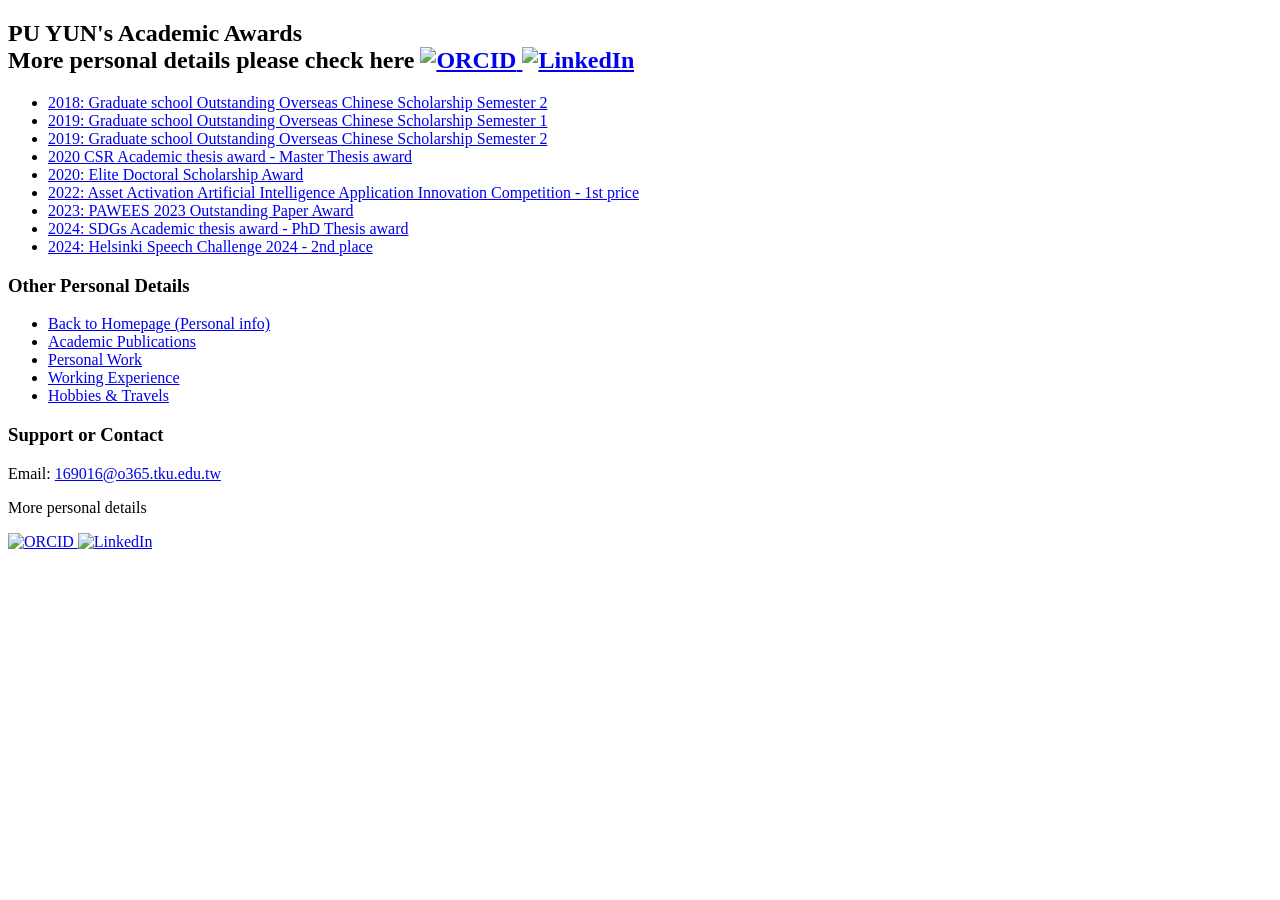
==== Academic_Award.html @ eb4c455d "update py page" ====
<!DOCTYPE html>
<html lang="en">
<head>
    <meta charset="UTF-8">
    <meta name="viewport" content="width=device-width, initial-scale=1.0">
    <title>KOW PU YUN 邱普運</title>
    <link rel="stylesheet" href="styles.css"> 
</head>
<body>
    <div class="content">
        <h2>PU YUN's Academic Awards
            <div class="contact">    
                <span class="small-text">More personal details please check here</span>    
                <a href="https://orcid.org/0000-0001-5718-9316">
                    <img class="icon" alt="ORCID" src="https://user-images.githubusercontent.com/41781189/169704142-2cde875d-c8f8-4045-97ed-9b8f63528862.png">
                </a> 
                <a href="https://www.linkedin.com/in/kow-pu-yun-7aaa7b91/">
                    <img class="icon2" alt="LinkedIn" src="https://user-images.githubusercontent.com/41781189/169704289-190fd250-088c-4a66-bdbe-e02e2b9ee96d.png">
                </a>
            </div>
        </h2>


        <div class="profile-container">
            <div class="info-text2">
                <div class="info-box2"> 
                    <ul>
                        <li><a href="Academic_Award/107-2獎學金.pdf">2018: Graduate school Outstanding Overseas Chinese Scholarship Semester 2</a></li>
                        <li><a href="Academic_Award/108-1獎學金.pdf">2019: Graduate school Outstanding Overseas Chinese Scholarship Semester 1</a></li>
                        <li><a href="Academic_Award/108-2獎學金.pdf">2019: Graduate school Outstanding Overseas Chinese Scholarship Semester 2</a></li>
                        <li><a href="Academic_Award/2020 csr 碩士論文獎.png">2020 CSR Academic thesis award - Master Thesis award</a></li>
                        <li><a href="Academic_Award/109優博獎勵名冊v1110302.pdf">2020: Elite Doctoral Scholarship Award</a></li>
                        <li><a href="https://www.bse.ntu.edu.tw/news/announcement/post/24">2022: Asset Activation Artificial Intelligence Application Innovation Competition - 1st price</a></li>
                        <li><a href="Academic_Award/pawees_award2023.pdf">2023: PAWEES 2023 Outstanding Paper Award</a></li>
                        <li><a href="Academic_Award/2024 SDGs 學術論文獎.jpg">2024: SDGs Academic thesis award - PhD Thesis award</a></li>
                        <li><a href="Academic_Award/helsinki_speech_challenge2024.pdf">2024: Helsinki Speech Challenge 2024 - 2nd place</a></li>
                    </ul>
                </div>
	    </div>
                <div class="info-text">
		<div class="info-box"> 
                    <h3>Other Personal Details</h3>
		    <ul>
                        <li><a href="https://puyun321.github.io/">Back to Homepage (Personal info)</a></li>
                        <li><a href="Publication">Academic Publications</a></li>
                        <li><a href="Personal_work">Personal Work</a></li>
			<li><a href="Teaching_Experience">Working Experience</a></li>
                        <li><a href="My_Hobbies">Hobbies & Travels</a></li>
                    </ul>
                    <h3>Support or Contact</h3>
                    <p>Email: <a href="mailto:169016@o365.tku.edu.tw">169016@o365.tku.edu.tw</a></p>
                    <p>More personal details</p> 
		    <a href="https://orcid.org/0000-0001-5718-9316">
                    	<img class="icon" alt="ORCID" src="https://user-images.githubusercontent.com/41781189/169704142-2cde875d-c8f8-4045-97ed-9b8f63528862.png">
                    </a> 
                    <a href="https://www.linkedin.com/in/kow-pu-yun-7aaa7b91/">
                    		<img class="icon2" alt="LinkedIn" src="https://user-images.githubusercontent.com/41781189/169704289-190fd250-088c-4a66-bdbe-e02e2b9ee96d.png">
                    </a>
                </div>
		</div>
        </div>
    </div>
</body>
</html>
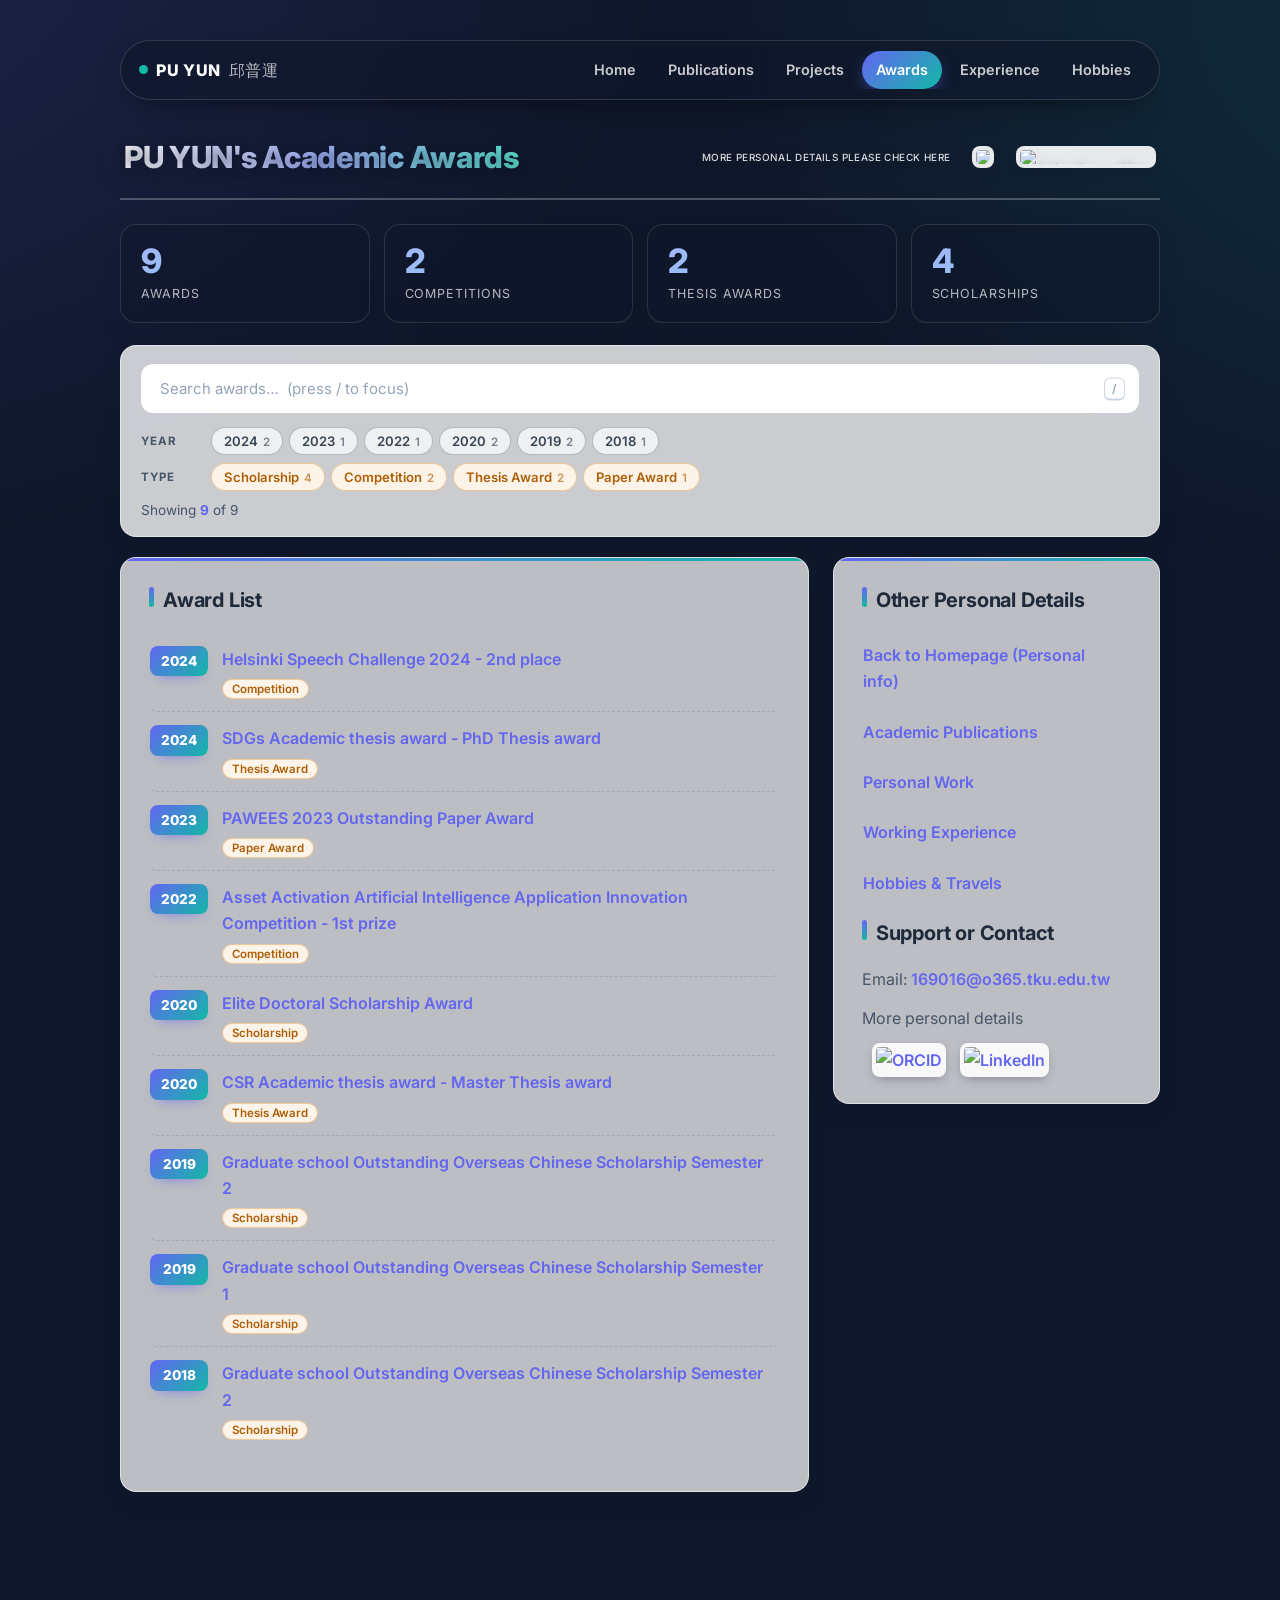
==== commit 362becd8: "Add tag filtering, search and visual refresh across all pages - New shared site.js: sticky top nav, " ====
--- a/Academic_Award.html
+++ b/Academic_Award.html
@@ -4,11 +4,12 @@
     <meta charset="UTF-8">
     <meta name="viewport" content="width=device-width, initial-scale=1.0">
     <title>KOW PU YUN 邱普運</title>
-    <link rel="stylesheet" href="styles.css"> 
+    <link rel="stylesheet" href="styles.css">
+    <script src="site.js"></script>
 </head>
 <body>
     <div class="content">
-        <h2>PU YUN's Academic Awards
+        <h2><span class="page-title">PU YUN's Academic Awards</span>
             <div class="contact">    
                 <span class="small-text">More personal details please check here</span>    
                 <a href="https://orcid.org/0000-0001-5718-9316">
@@ -20,20 +21,25 @@
             </div>
         </h2>
 
+        <div class="stats" data-for="award-list"
+             data-stats="total:Awards,type=Competition:Competitions,type=Thesis Award:Thesis awards,type=Scholarship:Scholarships"></div>
+
+        <div class="filter-bar" data-for="award-list" data-placeholder="Search awards…  (press / to focus)"></div>
 
         <div class="profile-container">
             <div class="info-text2">
-                <div class="info-box2"> 
-                    <ul>
-                        <li><a href="Academic_Award/107-2獎學金.pdf">2018: Graduate school Outstanding Overseas Chinese Scholarship Semester 2</a></li>
-                        <li><a href="Academic_Award/108-1獎學金.pdf">2019: Graduate school Outstanding Overseas Chinese Scholarship Semester 1</a></li>
-                        <li><a href="Academic_Award/108-2獎學金.pdf">2019: Graduate school Outstanding Overseas Chinese Scholarship Semester 2</a></li>
-                        <li><a href="Academic_Award/2020 csr 碩士論文獎.png">2020 CSR Academic thesis award - Master Thesis award</a></li>
-                        <li><a href="Academic_Award/109優博獎勵名冊v1110302.pdf">2020: Elite Doctoral Scholarship Award</a></li>
-                        <li><a href="https://www.bse.ntu.edu.tw/news/announcement/post/24">2022: Asset Activation Artificial Intelligence Application Innovation Competition - 1st price</a></li>
-                        <li><a href="Academic_Award/pawees_award2023.pdf">2023: PAWEES 2023 Outstanding Paper Award</a></li>
-                        <li><a href="Academic_Award/2024 SDGs 學術論文獎.jpg">2024: SDGs Academic thesis award - PhD Thesis award</a></li>
-                        <li><a href="Academic_Award/helsinki_speech_challenge2024.pdf">2024: Helsinki Speech Challenge 2024 - 2nd place</a></li>
+                <div class="info-box2">
+                    <h3>Award List</h3>
+                    <ul id="award-list" class="filter-list" data-groups="year,type">
+                        <li data-year="2024" data-type="Competition"><span class="pub-year">2024</span><a href="Academic_Award/helsinki_speech_challenge2024.pdf">Helsinki Speech Challenge 2024 - 2nd place</a></li>
+                        <li data-year="2024" data-type="Thesis Award"><span class="pub-year">2024</span><a href="Academic_Award/2024 SDGs 學術論文獎.jpg">SDGs Academic thesis award - PhD Thesis award</a></li>
+                        <li data-year="2023" data-type="Paper Award"><span class="pub-year">2023</span><a href="Academic_Award/pawees_award2023.pdf">PAWEES 2023 Outstanding Paper Award</a></li>
+                        <li data-year="2022" data-type="Competition"><span class="pub-year">2022</span><a href="https://www.bse.ntu.edu.tw/news/announcement/post/24">Asset Activation Artificial Intelligence Application Innovation Competition - 1st prize</a></li>
+                        <li data-year="2020" data-type="Scholarship"><span class="pub-year">2020</span><a href="Academic_Award/109優博獎勵名冊v1110302.pdf">Elite Doctoral Scholarship Award</a></li>
+                        <li data-year="2020" data-type="Thesis Award"><span class="pub-year">2020</span><a href="Academic_Award/2020 csr 碩士論文獎.png">CSR Academic thesis award - Master Thesis award</a></li>
+                        <li data-year="2019" data-type="Scholarship"><span class="pub-year">2019</span><a href="Academic_Award/108-2獎學金.pdf">Graduate school Outstanding Overseas Chinese Scholarship Semester 2</a></li>
+                        <li data-year="2019" data-type="Scholarship"><span class="pub-year">2019</span><a href="Academic_Award/108-1獎學金.pdf">Graduate school Outstanding Overseas Chinese Scholarship Semester 1</a></li>
+                        <li data-year="2018" data-type="Scholarship"><span class="pub-year">2018</span><a href="Academic_Award/107-2獎學金.pdf">Graduate school Outstanding Overseas Chinese Scholarship Semester 2</a></li>
                     </ul>
                 </div>
 	    </div>
--- a/styles.css
+++ b/styles.css
@@ -0,0 +1,636 @@
+/* =============================================================
+   KOW PU YUN — personal site
+   Redesigned stylesheet (shared across all pages)
+   ============================================================= */
+
+@import url('https://fonts.googleapis.com/css2?family=Inter:wght@400;500;600;700;800&display=swap');
+
+:root {
+    --bg-1: #0f172a;
+    --bg-2: #1e293b;
+    --accent: #6366f1;
+    --accent-2: #14b8a6;
+    --accent-soft: rgba(99, 102, 241, 0.12);
+    --ink: #1e293b;
+    --ink-soft: #475569;
+    --card: rgba(255, 255, 255, 0.72);
+    --card-border: rgba(255, 255, 255, 0.55);
+    --shadow: 0 10px 30px -12px rgba(15, 23, 42, 0.35);
+    --radius: 16px;
+    --font: 'Inter', 'Segoe UI', 'Helvetica Neue', -apple-system, BlinkMacSystemFont, 'Noto Sans TC', Arial, sans-serif;
+}
+
+* { box-sizing: border-box; }
+
+@keyframes drift {
+    0%   { background-position: 0% 50%, 100% 50%, center center; }
+    50%  { background-position: 100% 50%, 0% 50%, center center; }
+    100% { background-position: 0% 50%, 100% 50%, center center; }
+}
+
+@keyframes rise {
+    from { opacity: 0; transform: translateY(18px); }
+    to   { opacity: 1; transform: translateY(0); }
+}
+
+body {
+    font-family: var(--font);
+    color: var(--ink);
+    line-height: 1.65;
+    margin: 0;
+    padding: 40px 20px 80px;
+    display: flex;
+    justify-content: center;
+    min-height: 100vh;
+    background-color: var(--bg-1);
+    background-image:
+        radial-gradient(60% 60% at 15% 20%, rgba(99, 102, 241, 0.18) 0%, transparent 60%),
+        radial-gradient(55% 55% at 85% 25%, rgba(20, 184, 166, 0.16) 0%, transparent 60%),
+        url('AI_SDGs-new.png');
+    background-repeat: no-repeat, no-repeat, no-repeat;
+    background-position: center, center, center center;
+    background-size: 200% 200%, 200% 200%, 100% 100%;
+    background-attachment: fixed, fixed, fixed;
+    animation: drift 24s ease-in-out infinite;
+}
+
+.content {
+    max-width: 1040px;
+    width: 100%;
+    display: flex;
+    flex-direction: column;
+    align-items: stretch;
+    animation: rise 0.6s ease both;
+}
+
+/* ---------- headings ---------- */
+h1, h2, h3, h4 {
+    color: var(--ink);
+    margin: 0 0 16px;
+    letter-spacing: -0.01em;
+}
+
+h1 { font-size: 2.4em; }
+
+h2 {
+    font-size: 1.9em;
+    font-weight: 800;
+    color: #fff;
+    padding: 4px 4px 16px;
+    margin-bottom: 24px;
+    width: 100%;
+    display: flex;
+    justify-content: space-between;
+    align-items: center;
+    flex-wrap: wrap;
+    gap: 12px;
+    border-bottom: 2px solid rgba(255, 255, 255, 0.25);
+    text-shadow: 0 2px 12px rgba(15, 23, 42, 0.45);
+}
+
+h3 {
+    font-size: 1.25em;
+    font-weight: 700;
+    position: relative;
+    padding-left: 14px;
+}
+h3::before {
+    content: "";
+    position: absolute;
+    left: 0; top: 0.15em;
+    height: 1em;
+    width: 5px;
+    border-radius: 4px;
+    background: linear-gradient(180deg, var(--accent), var(--accent-2));
+}
+
+h4 {
+    font-size: 1.02em;
+    font-weight: 700;
+    color: var(--ink-soft);
+    margin-top: 18px;
+}
+
+.small-text {
+    font-size: 0.62rem;
+    font-weight: 500;
+    letter-spacing: 0.04em;
+    text-transform: uppercase;
+    opacity: 0.85;
+    margin-left: 10px;
+}
+
+/* ---------- layout ---------- */
+.profile-container {
+    display: flex;
+    flex-wrap: wrap;
+    gap: 24px;
+    margin-bottom: 20px;
+    width: 100%;
+    align-items: flex-start;
+}
+
+.info-text2 { flex: 4 1 420px; }
+.info-text  { flex: 1 1 260px; }
+
+.info-box, .info-box2 {
+    border: 1px solid var(--card-border);
+    border-radius: var(--radius);
+    padding: 26px 28px;
+    margin-bottom: 20px;
+    background: var(--card);
+    backdrop-filter: blur(14px) saturate(140%);
+    -webkit-backdrop-filter: blur(14px) saturate(140%);
+    box-shadow: var(--shadow);
+}
+
+.profile-info-container {
+    display: flex;
+    align-items: flex-start;
+    flex-wrap: wrap;
+    gap: 22px;
+}
+
+img.profile {
+    width: 44%;
+    min-width: 220px;
+    height: auto;
+    border-radius: 14px;
+    box-shadow: 0 12px 28px -10px rgba(15, 23, 42, 0.45);
+}
+
+.fit { height: auto; max-width: 100%; }
+
+.personal-info-container {
+    flex: 1 1 260px;
+    display: flex;
+    flex-direction: column;
+}
+
+/* ---------- lists ---------- */
+ul { list-style: none; padding: 0; margin: 0 0 12px; }
+
+ul li {
+    margin-bottom: 6px;
+    padding: 8px 10px 8px 0;   /* flush to the left edge of the card */
+    border-radius: 8px;
+    border: 1px solid transparent;
+    transition: background 0.18s ease, border-color 0.18s ease, transform 0.18s ease;
+}
+
+/* only rows containing a link react to hover; padding stays fixed so
+   text never shifts and every row keeps the same left edge */
+.info-box2 ul li:has(a):hover,
+.info-box ul li:has(a):hover {
+    background: var(--accent-soft);
+    border-color: rgba(99, 102, 241, 0.25);
+}
+
+/* plain bullet lists in the profile card */
+.personal-info-container ul li {
+    padding: 4px 0;
+    border: 0;
+}
+.personal-info-container ul li:hover { background: none; }
+
+/* ---------- links ---------- */
+a {
+    text-decoration: none;
+    color: var(--accent);
+    font-weight: 600;
+    transition: color 0.15s ease;
+}
+a:hover { color: var(--accent-2); }
+
+ul li a {
+    display: inline-block;
+    background-image: linear-gradient(var(--accent-2), var(--accent-2));
+    background-size: 0% 2px;
+    background-repeat: no-repeat;
+    background-position: 0 100%;
+    transition: background-size 0.25s ease, color 0.15s ease;
+}
+ul li a:hover { background-size: 100% 2px; }
+
+p { margin: 0 0 12px; color: var(--ink-soft); }
+
+/* ---------- header contact icons ---------- */
+.contact {
+    display: flex;
+    align-items: center;
+    flex-wrap: wrap;
+}
+.contact img { vertical-align: middle; }
+.contact a { margin-left: 12px; display: inline-flex; }
+
+img.icon, img.icon2 {
+    height: 22px;
+    vertical-align: middle;
+    margin-left: 10px;
+    padding: 4px;
+    background: rgba(255, 255, 255, 0.9);
+    border-radius: 8px;
+    box-shadow: 0 4px 12px -4px rgba(15, 23, 42, 0.4);
+    transition: transform 0.18s ease;
+}
+img.icon  { width: 22px; }
+img.icon2 { width: auto; }
+.contact a:hover img { transform: translateY(-2px); }
+
+/* ---------- search ---------- */
+.search-container { margin-bottom: 22px; }
+
+#search-input {
+    width: 100%;
+    padding: 14px 18px;
+    font-size: 15px;
+    font-family: inherit;
+    color: var(--ink);
+    background: rgba(255, 255, 255, 0.85);
+    border: 1px solid var(--card-border);
+    border-radius: 12px;
+    box-shadow: var(--shadow);
+    outline: none;
+    transition: box-shadow 0.2s ease, border-color 0.2s ease;
+}
+#search-input::placeholder { color: #94a3b8; }
+#search-input:focus {
+    border-color: var(--accent);
+    box-shadow: 0 0 0 4px var(--accent-soft), var(--shadow);
+}
+
+/* ---------- "Paper List" heading sitting inside <ul> ---------- */
+.info-box2 ul h3 { margin: 4px 0 16px; }
+
+/* ---------- visitor count bar ---------- */
+#visitor-counts {
+    border: 1px solid var(--card-border);
+    border-radius: 12px;
+    padding: 14px;
+    background: rgba(255, 255, 255, 0.5);
+    display: flex;
+    flex-wrap: wrap;
+    justify-content: flex-start;
+    gap: 12px;
+    margin: 18px 0;
+}
+
+.visitor-count-item { display: flex; align-items: center; margin-bottom: 10px; }
+
+.fi { margin-right: 10px; width: 24px; height: 18px; border: 1px solid #ddd; }
+
+.country-container {
+    display: flex;
+    flex-direction: column;
+    align-items: center;
+    min-width: 100px;
+    flex-grow: 1;
+}
+
+.flag { width: 24px; height: 16px; margin-bottom: 8px; }
+
+.bar {
+    height: 20px;
+    background: linear-gradient(90deg, var(--accent), var(--accent-2));
+    border-radius: 6px;
+    width: 100%;
+}
+
+.count-label { font-weight: 700; text-align: center; color: var(--ink); }
+
+/* ---------- legacy helpers kept for compatibility ---------- */
+.nav-links {
+    flex: 1;
+    background: var(--card);
+    border: 1px solid var(--card-border);
+    border-radius: var(--radius);
+    padding: 14px;
+    box-shadow: var(--shadow);
+}
+.nav-links a { display: block; margin-bottom: 6px; }
+
+.profile-info-container.legacy { display: flex; }
+
+/* ---------- responsive ---------- */
+@media (max-width: 900px) {
+    body { padding: 24px 14px 60px; }
+    h2 { font-size: 1.55em; }
+    .info-box, .info-box2 { padding: 22px 20px; }
+    img.profile { width: 100%; }
+}
+
+@media (max-width: 560px) {
+    body { padding: 18px 10px 50px; }
+    h2 { font-size: 1.35em; }
+    .info-box, .info-box2 { padding: 18px 16px; }
+    ul li { padding: 9px 12px; }
+}
+
+/* =============================================================
+   Navigation, tag filtering, stats & effects (driven by site.js)
+   ============================================================= */
+
+@keyframes shimmer {
+    0%   { background-position: 0% 50%; }
+    100% { background-position: 200% 50%; }
+}
+
+@keyframes pulse-dot {
+    0%, 100% { box-shadow: 0 0 0 0 rgba(20, 184, 166, 0.6); }
+    50%      { box-shadow: 0 0 0 6px rgba(20, 184, 166, 0); }
+}
+
+/* ---------- animated gradient page title ---------- */
+.page-title {
+    background: linear-gradient(90deg, #fff 0%, #a5b4fc 25%, #5eead4 50%, #a5b4fc 75%, #fff 100%);
+    background-size: 200% auto;
+    -webkit-background-clip: text;
+    background-clip: text;
+    color: transparent;
+    animation: shimmer 8s linear infinite;
+    filter: drop-shadow(0 2px 12px rgba(15, 23, 42, 0.5));
+}
+
+/* ---------- sticky glass top nav ---------- */
+.topnav {
+    position: sticky;
+    top: 12px;
+    z-index: 50;
+    display: flex;
+    align-items: center;
+    justify-content: space-between;
+    gap: 16px;
+    padding: 10px 14px 10px 18px;
+    margin-bottom: 28px;
+    border-radius: 999px;
+    background: rgba(15, 23, 42, 0.62);
+    border: 1px solid rgba(255, 255, 255, 0.14);
+    backdrop-filter: blur(16px) saturate(160%);
+    -webkit-backdrop-filter: blur(16px) saturate(160%);
+    box-shadow: 0 12px 30px -14px rgba(0, 0, 0, 0.6);
+}
+.topnav .brand {
+    color: #fff;
+    font-weight: 800;
+    letter-spacing: 0.04em;
+    white-space: nowrap;
+    display: inline-flex;
+    align-items: center;
+    gap: 8px;
+}
+.brand-zh { font-weight: 500; opacity: 0.7; }
+.brand-dot {
+    width: 9px; height: 9px;
+    border-radius: 50%;
+    background: var(--accent-2);
+    animation: pulse-dot 2.4s ease-in-out infinite;
+}
+.nav-items {
+    display: flex;
+    gap: 4px;
+    overflow-x: auto;
+    scrollbar-width: none;
+}
+.nav-items::-webkit-scrollbar { display: none; }
+.nav-items a {
+    color: rgba(255, 255, 255, 0.78);
+    font-weight: 600;
+    font-size: 0.9rem;
+    padding: 7px 14px;
+    border-radius: 999px;
+    white-space: nowrap;
+    transition: background 0.2s ease, color 0.2s ease;
+}
+.nav-items a:hover { color: #fff; background: rgba(255, 255, 255, 0.1); }
+.nav-items a.active {
+    color: #fff;
+    background: linear-gradient(135deg, var(--accent), var(--accent-2));
+    box-shadow: 0 6px 18px -6px rgba(99, 102, 241, 0.8);
+}
+
+/* ---------- cards: cursor-follow glow + shimmering top edge ---------- */
+.info-box, .info-box2 { position: relative; overflow: hidden; }
+.info-box::before, .info-box2::before {
+    content: "";
+    position: absolute;
+    inset: 0;
+    pointer-events: none;
+    background: radial-gradient(420px circle at var(--mx, -500px) var(--my, -500px),
+                rgba(99, 102, 241, 0.13), transparent 60%);
+}
+.info-box::after, .info-box2::after {
+    content: "";
+    position: absolute;
+    left: 0; right: 0; top: 0;
+    height: 3px;
+    background: linear-gradient(90deg, var(--accent), var(--accent-2), var(--accent));
+    background-size: 200% auto;
+    animation: shimmer 6s linear infinite;
+}
+
+/* ---------- stats ---------- */
+.stats {
+    display: grid;
+    grid-template-columns: repeat(auto-fit, minmax(140px, 1fr));
+    gap: 14px;
+    margin-bottom: 22px;
+}
+.stat {
+    padding: 18px 20px;
+    border-radius: var(--radius);
+    background: rgba(15, 23, 42, 0.55);
+    border: 1px solid rgba(255, 255, 255, 0.12);
+    backdrop-filter: blur(12px);
+    -webkit-backdrop-filter: blur(12px);
+    box-shadow: var(--shadow);
+    transition: transform 0.25s ease, border-color 0.25s ease, opacity 0.5s ease;
+}
+.stat:hover { transform: translateY(-3px); border-color: rgba(94, 234, 212, 0.5); }
+.stat-num {
+    font-size: 2.1rem;
+    font-weight: 800;
+    line-height: 1.1;
+    background: linear-gradient(135deg, #a5b4fc, #5eead4);
+    -webkit-background-clip: text;
+    background-clip: text;
+    color: transparent;
+}
+.stat-label {
+    font-size: 0.78rem;
+    text-transform: uppercase;
+    letter-spacing: 0.08em;
+    color: rgba(255, 255, 255, 0.7);
+    margin-top: 4px;
+}
+
+/* ---------- filter bar ---------- */
+.filter-bar {
+    padding: 18px 20px 14px;
+    margin-bottom: 20px;
+    border-radius: var(--radius);
+    background: rgba(255, 255, 255, 0.78);
+    border: 1px solid var(--card-border);
+    backdrop-filter: blur(14px) saturate(140%);
+    -webkit-backdrop-filter: blur(14px) saturate(140%);
+    box-shadow: var(--shadow);
+    scroll-margin-top: 90px;
+}
+.filter-bar:empty { display: none; }
+.filter-bar .search-container { position: relative; margin-bottom: 14px; }
+.filter-bar #search-input { box-shadow: none; background: #fff; padding-right: 46px; }
+.kbd-hint {
+    position: absolute;
+    right: 14px; top: 50%;
+    transform: translateY(-50%);
+    font: 600 12px/1 var(--font);
+    color: #94a3b8;
+    border: 1px solid #cbd5e1;
+    border-bottom-width: 2px;
+    border-radius: 6px;
+    padding: 4px 7px;
+    pointer-events: none;
+}
+#search-input:focus + .kbd-hint { opacity: 0; }
+
+.chip-row {
+    display: flex;
+    flex-wrap: wrap;
+    align-items: center;
+    gap: 6px;
+    margin-bottom: 8px;
+}
+.chip-label {
+    width: 64px;
+    flex-shrink: 0;
+    font-size: 0.72rem;
+    font-weight: 700;
+    text-transform: uppercase;
+    letter-spacing: 0.08em;
+    color: var(--ink-soft);
+}
+
+.chip, .tag {
+    --c: var(--accent);
+    font-family: inherit;
+    font-weight: 600;
+    cursor: pointer;
+    border-radius: 999px;
+    border: 1px solid color-mix(in srgb, var(--c) 35%, transparent);
+    background: color-mix(in srgb, var(--c) 9%, white);
+    color: color-mix(in srgb, var(--c) 80%, black);
+    transition: transform 0.15s ease, background 0.15s ease, box-shadow 0.15s ease, color 0.15s ease;
+}
+.chip { font-size: 0.82rem; padding: 5px 12px; }
+.chip:hover, button.tag:hover { transform: translateY(-1px); background: color-mix(in srgb, var(--c) 18%, white); }
+.chip.active, .tag.active {
+    color: #fff;
+    background: var(--c);
+    border-color: var(--c);
+    box-shadow: 0 6px 16px -6px var(--c);
+}
+.chip-count { font-size: 0.72rem; opacity: 0.65; margin-left: 2px; }
+
+.chip-year,   .tag-year   { --c: #475569; }
+.chip-type,   .tag-type   { --c: #d97706; }
+.chip-topic,  .tag-topic  { --c: #0d9488; }
+.chip-method, .tag-method { --c: #6366f1; }
+
+.filter-status {
+    display: flex;
+    justify-content: space-between;
+    align-items: center;
+    margin-top: 6px;
+    font-size: 0.85rem;
+    color: var(--ink-soft);
+}
+.result-count b { color: var(--accent); }
+.clear-btn {
+    font: 600 0.8rem var(--font);
+    color: #e11d48;
+    background: none;
+    border: 0;
+    cursor: pointer;
+}
+.clear-btn:hover { text-decoration: underline; }
+.clear-btn[hidden], .empty-state[hidden] { display: none; }
+
+.empty-state {
+    text-align: center;
+    padding: 28px 0;
+    color: var(--ink-soft);
+    font-style: italic;
+}
+
+/* ---------- filterable list rows ---------- */
+.filter-list > li[hidden] { display: none !important; }
+.filter-list > li {
+    padding-top: 12px;
+    padding-bottom: 12px;
+    margin-bottom: 0;
+    border-bottom: 1px dashed rgba(71, 85, 105, 0.2);
+}
+.filter-list > li:last-child { border-bottom-color: transparent; }
+.filter-list > li:has(.pub-year) {
+    display: grid;
+    grid-template-columns: 58px 1fr;
+    column-gap: 14px;
+    align-items: start;
+}
+.filter-list > li:has(.pub-year) > :not(.pub-year) { grid-column: 2; }
+.pub-year {
+    grid-row: 1 / span 3;
+    text-align: center;
+    font-weight: 800;
+    font-size: 0.85rem;
+    color: #fff;
+    padding: 4px 0;
+    border-radius: 8px;
+    background: linear-gradient(135deg, var(--accent), var(--accent-2));
+    box-shadow: 0 6px 14px -8px rgba(99, 102, 241, 0.9);
+}
+.item-title { font-weight: 600; color: var(--ink); }
+.venue {
+    display: block;
+    font-size: 0.85rem;
+    font-style: italic;
+    color: var(--ink-soft);
+    margin-top: 2px;
+}
+.tags { display: flex; flex-wrap: wrap; gap: 5px; margin-top: 7px; }
+.tag { font-size: 0.72rem; padding: 2px 9px; }
+span.tag { cursor: default; }
+
+mark {
+    background: linear-gradient(transparent 55%, rgba(250, 204, 21, 0.65) 55%);
+    color: inherit;
+    padding: 0 1px;
+}
+
+/* chip lists used for interests / skills on the home page */
+ul.chip-list { display: flex; flex-wrap: wrap; gap: 6px; }
+.personal-info-container ul.chip-list li,
+ul.chip-list li {
+    margin: 0;
+    padding: 4px 12px;
+    border-radius: 999px;
+    border: 1px solid rgba(20, 184, 166, 0.3);
+    font-size: 0.88rem;
+    font-weight: 600;
+    color: #0f766e;
+    background: rgba(20, 184, 166, 0.1);
+}
+
+/* ---------- scroll reveal ---------- */
+.reveal { opacity: 0; transform: translateY(14px); transition: opacity 0.5s ease, transform 0.5s ease; }
+.reveal.in { opacity: 1; transform: none; }
+
+@media (prefers-reduced-motion: reduce) {
+    *, *::before, *::after { animation: none !important; transition: none !important; }
+}
+
+@media (max-width: 720px) {
+    .topnav { border-radius: 18px; flex-direction: column; align-items: stretch; gap: 6px; padding: 10px; }
+    .topnav .brand { justify-content: center; }
+    .chip-label { width: 100%; }
+    .filter-list > li:has(.pub-year) { grid-template-columns: 50px 1fr; column-gap: 10px; }
+}
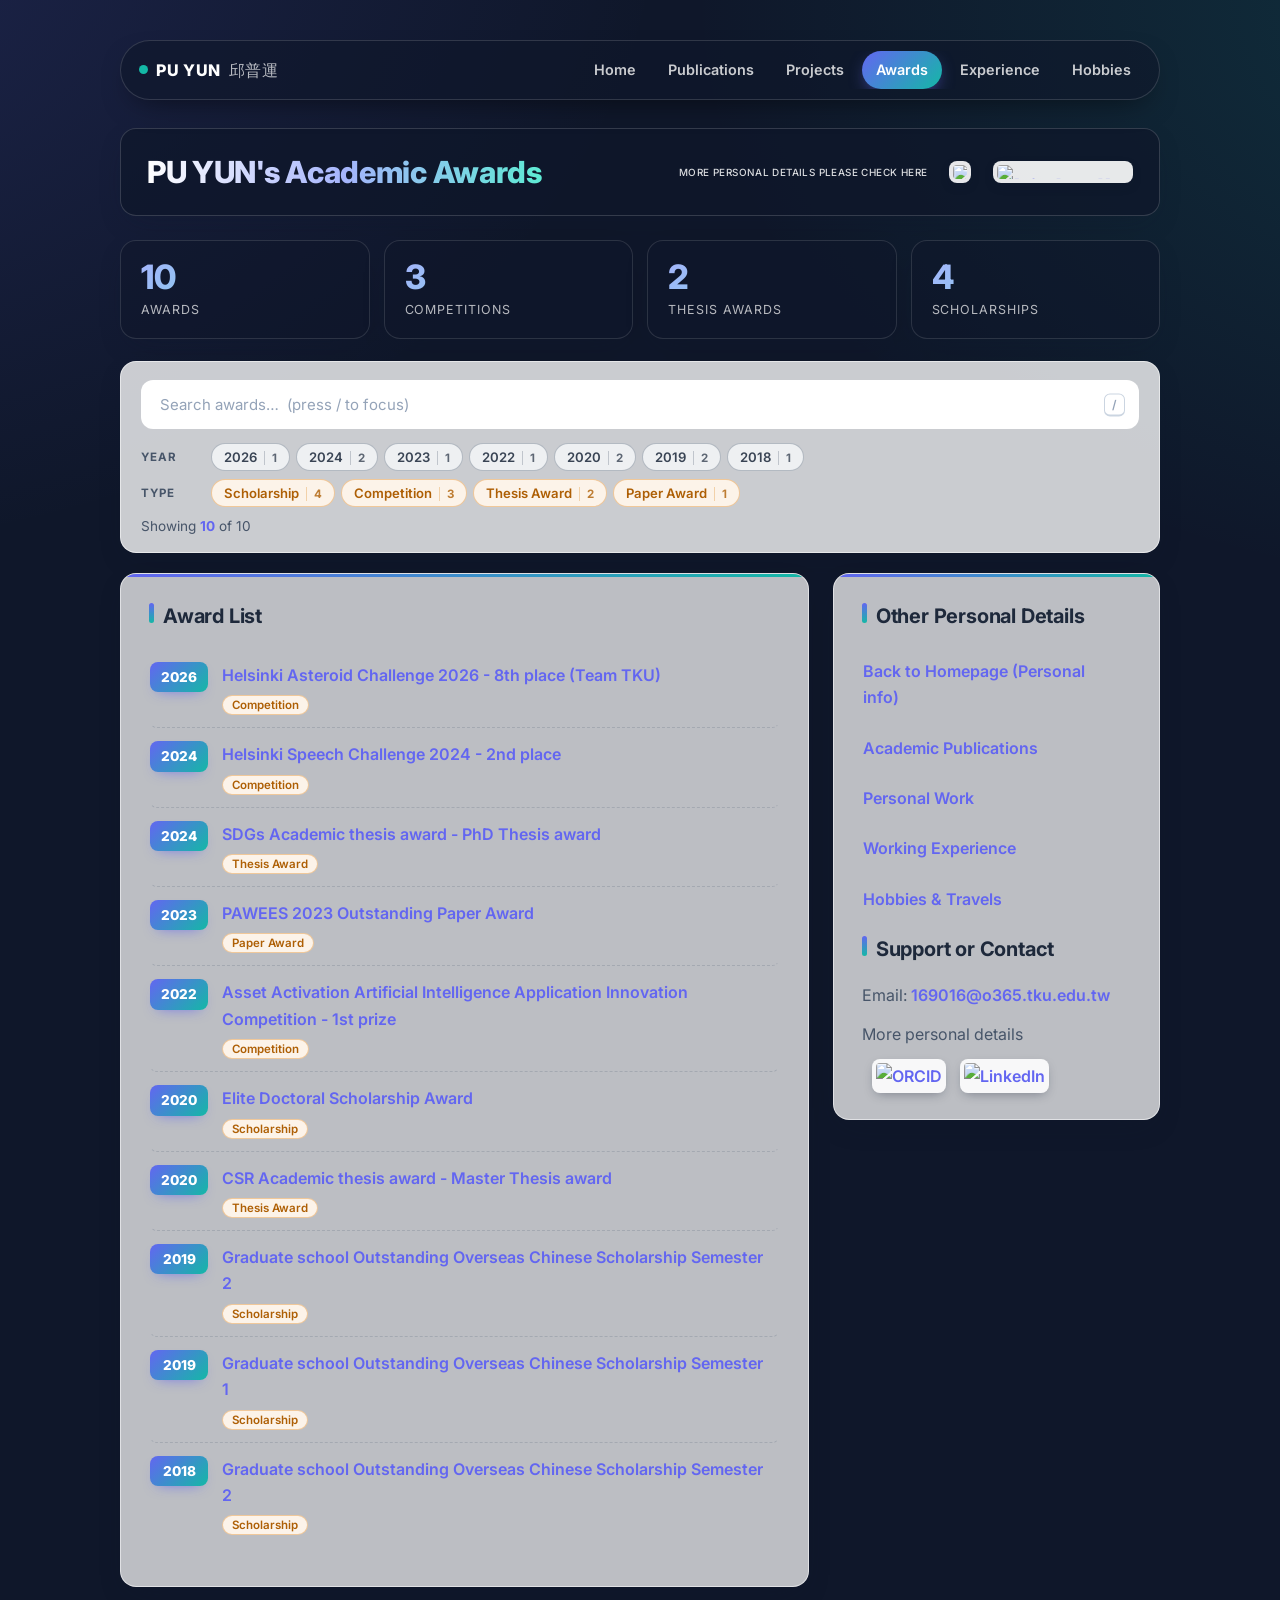
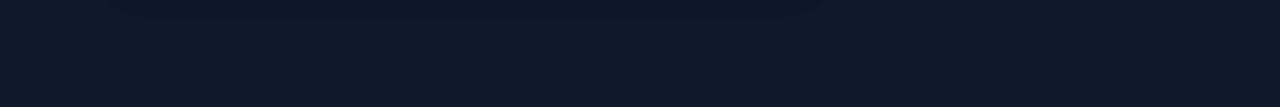
==== commit 539f8cc8: "Add Helsinki Asteroid Challenge 2026 award Co-Authored-By: Claude Opus 5.5 <noreply@anthropic.com>" ====
--- a/Academic_Award.html
+++ b/Academic_Award.html
@@ -31,6 +31,7 @@
                 <div class="info-box2">
                     <h3>Award List</h3>
                     <ul id="award-list" class="filter-list" data-groups="year,type">
+                        <li data-year="2026" data-type="Competition"><span class="pub-year">2026</span><a href="https://fips.fi/data-challenges/helsinki-asteroid-challenge-2026/">Helsinki Asteroid Challenge 2026 - 8th place (Team TKU)</a></li>
                         <li data-year="2024" data-type="Competition"><span class="pub-year">2024</span><a href="Academic_Award/helsinki_speech_challenge2024.pdf">Helsinki Speech Challenge 2024 - 2nd place</a></li>
                         <li data-year="2024" data-type="Thesis Award"><span class="pub-year">2024</span><a href="Academic_Award/2024 SDGs 學術論文獎.jpg">SDGs Academic thesis award - PhD Thesis award</a></li>
                         <li data-year="2023" data-type="Paper Award"><span class="pub-year">2023</span><a href="Academic_Award/pawees_award2023.pdf">PAWEES 2023 Outstanding Paper Award</a></li>
--- a/styles.css
+++ b/styles.css
@@ -76,17 +76,23 @@
     font-size: 1.9em;
     font-weight: 800;
     color: #fff;
-    padding: 4px 4px 16px;
+    /* framed dark panel so the title stays readable over the background image */
+    padding: 18px 26px;
     margin-bottom: 24px;
     width: 100%;
     display: flex;
     justify-content: space-between;
     align-items: center;
-    flex-wrap: wrap;
-    gap: 12px;
-    border-bottom: 2px solid rgba(255, 255, 255, 0.25);
-    text-shadow: 0 2px 12px rgba(15, 23, 42, 0.45);
-}
+    flex-wrap: nowrap;
+    gap: 20px;
+    border-radius: var(--radius);
+    border: 1px solid rgba(255, 255, 255, 0.16);
+    background: rgba(15, 23, 42, 0.72);
+    backdrop-filter: blur(14px) saturate(140%);
+    -webkit-backdrop-filter: blur(14px) saturate(140%);
+    box-shadow: var(--shadow);
+}
+h2 .contact { flex-shrink: 0; flex-wrap: nowrap; }
 
 h3 {
     font-size: 1.25em;
@@ -348,7 +354,6 @@
     background-clip: text;
     color: transparent;
     animation: shimmer 8s linear infinite;
-    filter: drop-shadow(0 2px 12px rgba(15, 23, 42, 0.5));
 }
 
 /* ---------- sticky glass top nav ---------- */
@@ -528,7 +533,15 @@
     border-color: var(--c);
     box-shadow: 0 6px 16px -6px var(--c);
 }
-.chip-count { font-size: 0.72rem; opacity: 0.65; margin-left: 2px; }
+.chip-count {
+    font-size: 0.72rem;
+    font-weight: 700;
+    margin-left: 7px;
+    padding-left: 7px;
+    border-left: 1px solid color-mix(in srgb, var(--c) 35%, transparent);
+    opacity: 0.8;
+}
+.chip.active .chip-count { border-left-color: rgba(255, 255, 255, 0.5); }
 
 .chip-year,   .tag-year   { --c: #475569; }
 .chip-type,   .tag-type   { --c: #d97706; }
@@ -631,6 +644,8 @@
 @media (max-width: 720px) {
     .topnav { border-radius: 18px; flex-direction: column; align-items: stretch; gap: 6px; padding: 10px; }
     .topnav .brand { justify-content: center; }
+    h2, h2 .contact { flex-wrap: wrap; }
+    h2 { padding: 14px 16px; }
     .chip-label { width: 100%; }
     .filter-list > li:has(.pub-year) { grid-template-columns: 50px 1fr; column-gap: 10px; }
 }
